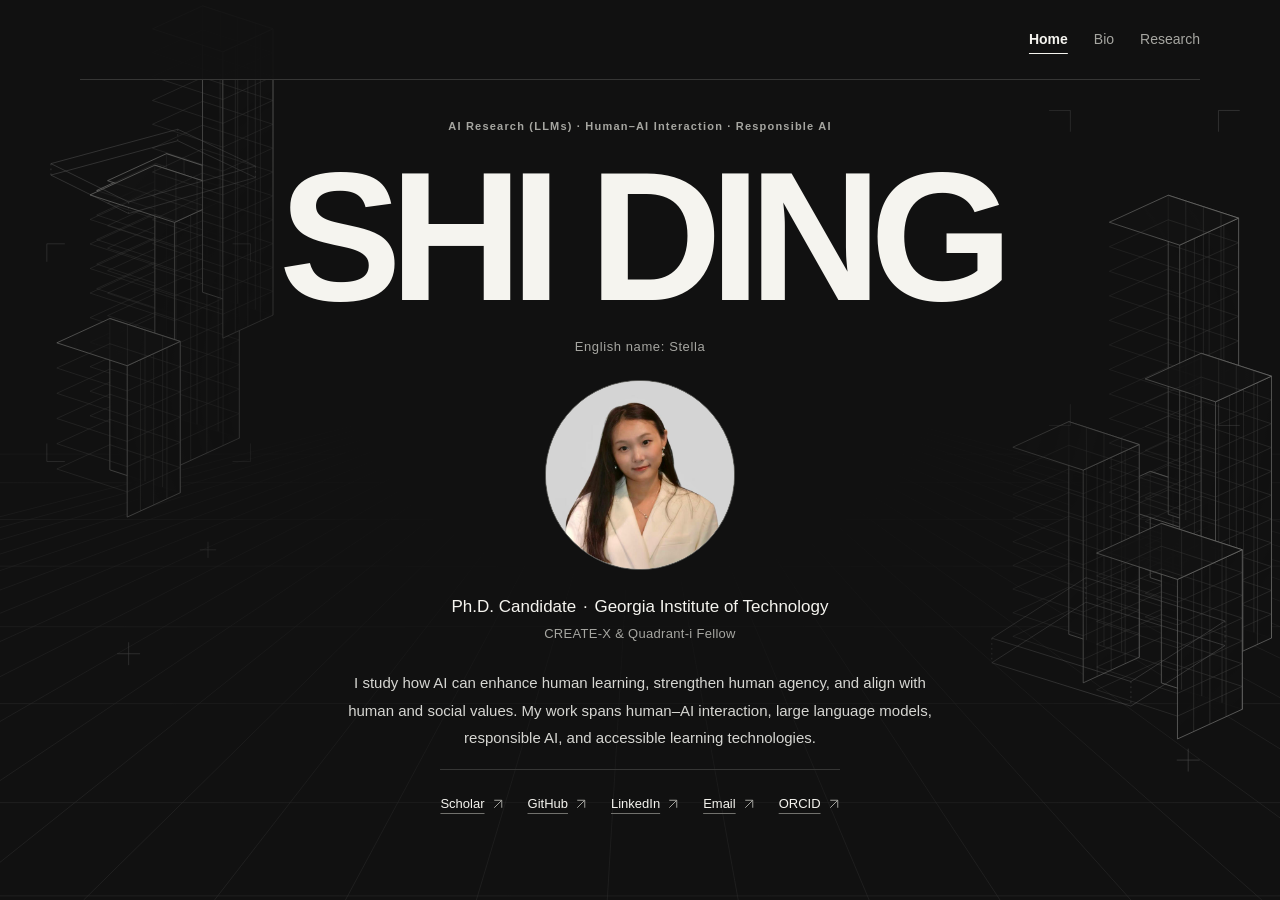
==== index.html @ 0f7e58b0 "Update research positioning and introduce a spatial wireframe city Use the selected AI Research (LLM" ====
<!DOCTYPE html>
<html lang="en">
  <head>
    <meta charset="UTF-8">
    <meta name="viewport" content="width=device-width, initial-scale=1.0">
    <meta name="color-scheme" content="dark light">
    <title>Shi Ding | Human-centered AI Researcher</title>
    <meta name="description" content="Shi Ding (Stella) is a Ph.D. Candidate at Georgia Tech and a CREATE-X & Quadrant-i Fellow researching human-centered AI, human agency, and accessible learning.">
    <link rel="stylesheet" href="styles.css?v=20261123c">
  </head>
  <body class="home">
    <div class="architectural-scene" aria-hidden="true"></div>
    <a class="skip-link" href="#main">Skip to content</a>
    <header class="site-header">
      <nav class="site-nav" aria-label="Main navigation">
        <a href="index.html" aria-current="page">Home</a>
        <a href="bio.html">Bio</a>
        <a href="research.html">Research</a>
      </nav>
    </header>
    <main class="page cover-page" id="main">
      <section class="cover" aria-labelledby="intro-title">
        <div class="cover-heading">
          <p class="eyebrow">AI Research (LLMs) · Human–AI Interaction · Responsible AI</p>
          <h1 class="cover-title" id="intro-title">SHI DING</h1>
          <p class="cover-alias">English name: Stella</p>
        </div>
        <figure class="cover-portrait">
          <img src="profile.jpg" alt="Portrait of Shi Ding" width="1194" height="1178" fetchpriority="high">
        </figure>
        <div class="cover-identity">
          <p class="cover-role"><span>Ph.D. Candidate</span> <span class="role-separator" aria-hidden="true">·</span> <a href="https://www.gatech.edu/" target="_blank" rel="noopener noreferrer">Georgia Institute of Technology</a></p>
          <p class="cover-fellowship">CREATE-X &amp; Quadrant-i Fellow</p>
        </div>
        <p class="cover-description">I study how AI can enhance human learning, strengthen human agency, and align with human and social values. My work spans human–AI interaction, large language models, responsible AI, and accessible learning technologies.</p>
        <nav class="social-links" aria-label="Academic profiles and contact">
          <a href="https://scholar.google.com/citations?user=aUtxc2gAAAAJ&amp;hl=en&amp;oi=ao" target="_blank" rel="noopener noreferrer">Scholar<svg class="link-arrow" aria-hidden="true" focusable="false" viewBox="0 0 16 16" width="12" height="12"><path d="M3 13 13 3M3 3h10v10" fill="none" stroke="currentColor" stroke-width="1.3"/></svg></a>
          <a href="https://github.com/stellashiding" target="_blank" rel="noopener noreferrer">GitHub<svg class="link-arrow" aria-hidden="true" focusable="false" viewBox="0 0 16 16" width="12" height="12"><path d="M3 13 13 3M3 3h10v10" fill="none" stroke="currentColor" stroke-width="1.3"/></svg></a>
          <a href="https://www.linkedin.com/in/shiding/" target="_blank" rel="noopener noreferrer">LinkedIn<svg class="link-arrow" aria-hidden="true" focusable="false" viewBox="0 0 16 16" width="12" height="12"><path d="M3 13 13 3M3 3h10v10" fill="none" stroke="currentColor" stroke-width="1.3"/></svg></a>
          <a href="mailto:sding84@gatech.edu">Email<svg class="link-arrow" aria-hidden="true" focusable="false" viewBox="0 0 16 16" width="12" height="12"><path d="M3 13 13 3M3 3h10v10" fill="none" stroke="currentColor" stroke-width="1.3"/></svg></a>
          <a href="https://orcid.org/0009-0005-1509-1966" target="_blank" rel="noopener noreferrer">ORCID<svg class="link-arrow" aria-hidden="true" focusable="false" viewBox="0 0 16 16" width="12" height="12"><path d="M3 13 13 3M3 3h10v10" fill="none" stroke="currentColor" stroke-width="1.3"/></svg></a>
        </nav>
      </section>
    </main>
  </body>
</html>
---- styles.css ----
:root {
  --background: #fafaf8;
  --text: #303030;
  --heading: #181818;
  --muted: #666666;
  --blue: #242424;
  --line: #dededb;
  --gold: #454545;
  --width: 960px;
}

* { box-sizing: border-box; }
html { scroll-behavior: smooth; }
body {
  margin: 0;
  background: var(--background);
  color: var(--text);
  font-family: -apple-system, BlinkMacSystemFont, "Segoe UI", Arial, sans-serif;
  -webkit-font-smoothing: antialiased;
  line-height: 1.75;
}
a { color: var(--blue); text-decoration: none; text-underline-offset: 4px; overflow-wrap: anywhere; }
a:hover { text-decoration: underline; }
a:focus-visible, summary:focus-visible { outline: 2px solid var(--blue); outline-offset: 5px; border-radius: 2px; }
img { display: block; max-width: 100%; }
strong { font-weight: 650; }
p { margin: 0 0 18px; }
.site-header, .page, .site-footer { width: min(var(--width), calc(100% - 64px)); margin-inline: auto; }
.site-header { display: flex; align-items: center; justify-content: space-between; gap: 24px; min-height: 94px; border-bottom: 1px solid var(--line); }
.site-name { color: var(--heading); font-size: 16px; font-weight: 650; letter-spacing: -0.25px; }
.site-nav { display: flex; flex-wrap: wrap; align-items: center; gap: 26px; }
.site-nav a { color: var(--muted); font-size: 13px; }
.site-nav a[aria-current="page"] { color: var(--heading); font-weight: 650; text-decoration: underline; text-decoration-color: var(--blue); text-underline-offset: 9px; }
.skip-link { position: absolute; left: 20px; top: -80px; z-index: 10; padding: 8px 15px; background: white; }
.skip-link:focus { top: 12px; }
.eyebrow { margin: 0 0 15px; color: var(--muted); font-size: 11px; font-weight: 600; letter-spacing: 1.25px; text-transform: uppercase; }

/* Research */
.page-intro { padding: 62px 0 35px; }
.page-intro h1 { max-width: 800px; margin: 0 0 18px; color: var(--heading); font-size: clamp(32px, 4vw, 43px); font-weight: 600; letter-spacing: -1.1px; line-height: 1.2; }
.page-intro > p:last-child { max-width: 640px; margin-bottom: 0; color: var(--muted); font-size: 16px; }
.projects-grid { display: grid; grid-template-columns: minmax(0, 1fr); }
.project-card { min-width: 0; padding: 46px 0; border-top: 1px solid var(--line); scroll-margin-top: 28px; }
.project-card.text-only { grid-template-columns: minmax(0, 1fr); }
.project-image { width: 100%; height: auto; aspect-ratio: 3 / 2; object-fit: contain; border: 1px solid var(--line); border-radius: 4px; background: #f1f1ee; }
.award-image { object-position: center top; }
.project-tags { display: flex; flex-wrap: wrap; gap: 6px 14px; margin-bottom: 13px; }
.project-tag { color: var(--muted); font-size: 9px; font-weight: 600; letter-spacing: 0.5px; text-transform: uppercase; }
.project-links { margin-top: 18px; font-size: 12px; font-weight: 600; }
.project-award { color: var(--gold); font-size: 12px; }
.related-publications { margin-top: 26px; padding-top: 20px; border-top: 1px solid var(--line); }
.related-publications h3 { margin: 0 0 17px; color: var(--muted); font-size: 10px; font-weight: 600; letter-spacing: 0.85px; text-transform: uppercase; }
.publications { margin: 0; padding: 0; list-style: none; }
.paper-card { margin: 0 0 25px; padding: 0; }
.paper-card:last-child { margin-bottom: 0; }
.paper-tags { display: flex; flex-wrap: wrap; gap: 7px; margin-bottom: 8px; }
.venue-tag, .award-tag { padding: 2px 7px; border-radius: 2px; font-size: 10px; font-weight: 600; letter-spacing: 0.3px; line-height: 1.7; text-transform: uppercase; }
.venue-tag { background: #eeeeeb; color: #444444; }
.award-tag { background: #e9e9e5; color: var(--gold); }
.paper-title { color: var(--heading); font-size: 16px; font-weight: 600; line-height: 1.65; }
.paper-title a { color: inherit; }
.paper-title a:hover { color: var(--blue); }
.paper-meta { margin-top: 7px; color: var(--muted); font-size: 13px; line-height: 1.8; }
.paper-meta strong { color: #505050; }
.award-line { margin-top: 8px; color: var(--gold); font-size: 11px; font-weight: 600; }
.manuscript .paper-title { font-size: 13px; font-weight: 500; }
.review-status { color: var(--muted); font-weight: 600; }
.site-footer { display: flex; flex-wrap: wrap; align-items: center; justify-content: space-between; gap: 14px; margin-top: 64px; padding-block: 24px 38px; border-top: 1px solid var(--line); color: var(--muted); font-size: 11px; }
.footer-links { display: flex; gap: 20px; }

/* Narrow screens */
@media (max-width: 720px) {
  .site-header, .page, .site-footer { width: calc(100% - 40px); }
  .site-header { gap: 18px; min-height: 80px; }
  .site-nav { gap: 16px; }
  .site-nav a { font-size: 12px; }
  .project-overview { grid-template-columns: minmax(0, 0.4fr) minmax(0, 0.6fr); gap: 26px; }
  .page-intro { padding-top: 44px; }
}
@media (max-width: 540px) {
  .site-header { align-items: flex-start; flex-direction: column; justify-content: center; gap: 10px; padding-block: 20px; }
  .site-nav { gap: 24px; }
  .project-card { padding-block: 34px; }
  .project-overview { grid-template-columns: minmax(0, 1fr); gap: 24px; }
  .project-image { max-width: 380px; }
  .project-heading h2 { font-size: 23px; }
  .paper-title { font-size: 15px; }
  .paper-meta { font-size: 12px; }
  .site-footer { margin-top: 44px; }
}
@media (prefers-reduced-motion: reduce) {
  *, *::before, *::after { scroll-behavior: auto !important; transition: none !important; }
}


/* Research: full-width headings and publications beneath the project overview. */
.project-jump { display: flex; flex-wrap: wrap; gap: 12px 28px; margin-top: 30px; }
.project-jump a { display: inline-flex; align-items: baseline; gap: 9px; color: var(--blue); font-size: 12px; }
.project-jump span { color: var(--muted); font-size: 10px; font-variant-numeric: tabular-nums; }
.project-heading { display: flex; align-items: flex-start; gap: 18px; margin-bottom: 26px; }
.project-number { padding-top: 3px; color: var(--muted); font-size: 11px; font-variant-numeric: tabular-nums; line-height: 1.6; }
.project-heading h2 { margin: 0; color: var(--heading); font-size: 28px; font-weight: 600; letter-spacing: -0.65px; line-height: 1.35; }
.project-heading .project-tags { margin-bottom: 7px; }
.project-overview { display: grid; grid-template-columns: minmax(0, 0.4fr) minmax(0, 0.6fr); align-items: center; gap: 40px; }
.project-description { min-width: 0; }
.project-description p { color: #505050; font-size: 15px; line-height: 1.85; }
.project-description p:last-child { margin-bottom: 0; }
.project-card > .related-publications { margin-top: 30px; padding-top: 24px; }
.project-card > .manuscript { margin-top: 26px; }
@media (max-width: 720px) {
  .project-overview { gap: 26px; }
  .project-heading h2 { font-size: 26px; }
}
@media (max-width: 540px) {
  .project-overview { grid-template-columns: minmax(0, 1fr); gap: 24px; }
  .project-heading { gap: 13px; margin-bottom: 22px; }
  .project-heading h2 { font-size: 23px; }
  .project-jump { flex-direction: column; align-items: flex-start; gap: 8px; }
  .project-description p { font-size: 14px; }
}

/* Monochrome identity and persistent, shared navigation. */
html { scroll-padding-top: 104px; }
body { color-scheme: light; }
.site-header {
  position: sticky; top: 0; z-index: 20; min-height: 80px;
  background: var(--background);
}
.site-name { font-size: 17px; letter-spacing: -0.6px; }
.name-dot { margin-left: 1px; }
.site-nav a {
  display: inline-flex; align-items: center; min-height: 44px;
  font-size: 14px; text-decoration-thickness: 1px;
}
.site-nav a:hover { color: var(--heading); }
a:focus-visible { outline: 2px solid currentColor; outline-offset: 5px; }
::selection { color: var(--background); background: var(--heading); }

/* Homepage: a centered typographic cover. */
body.home {
  --background: #111111; --heading: #f5f4ef; --text: #d6d6d2;
  --muted: #a6a6a1; --blue: #f5f4ef; --line: #363635;
  min-height: 100svh; color-scheme: dark; background: var(--background);
}
.home .site-header, .cover-page { width: min(1120px, calc(100% - 80px)); }
.home .skip-link { background: var(--background); }
.cover { padding: 36px 0 28px; text-align: center; }
.cover-heading { position: relative; }
.cover .eyebrow { font-size: 10px; letter-spacing: 2.4px; margin-bottom: 12px; }
.cover-title {
  color: var(--heading); font-size: clamp(72px, 15.4vw, 184px);
  font-weight: 650; line-height: 0.95; letter-spacing: -0.065em;
  margin: 0; white-space: nowrap;
}
.cover-alias { color: var(--muted); font-size: 13px; margin: 12px 0 22px; letter-spacing: 2px; }
.cover-portrait {
  width: 190px; aspect-ratio: 4 / 5; margin: 0 auto 22px;
  border: 1px solid #484847; background: #d3d3d3;
}
.cover-portrait img {
  width: 100%; height: 100%; object-fit: cover; object-position: center 35%;
  display: block;
}
.cover-role { margin: 0 0 1px; color: var(--heading); font-size: 17px; font-weight: 500; }
.cover-role a { color: inherit; }
.cover-fellowship { margin: 0; color: var(--muted); font-size: 13px; letter-spacing: 0.3px; }
.cover-description {
  max-width: 620px; margin: 23px auto 17px;
  color: var(--text); font-size: 15px; line-height: 1.85;
}
.social-links {
  display: flex; align-items: center; justify-content: center; flex-wrap: wrap;
  gap: 2px 24px; width: fit-content; max-width: 100%;
  margin: 0 auto; padding: 12px 0 10px; border-top: 1px solid var(--line);
}
.social-links a {
  display: inline-flex; align-items: center; gap: 7px; min-height: 44px;
  color: var(--heading); font-size: 13px; text-decoration: underline;
  text-decoration-color: #71716d; text-underline-offset: 5px;
}
.social-links a span { font-size: 12px; color: var(--muted); }
.social-links a:hover { text-decoration-color: var(--heading); }
.cover-lab { margin: 12px 0 0; color: var(--muted); font-size: 11px; letter-spacing: 0.2px; }
.cover-lab a { color: inherit; }
.cover-lab a:hover, .cover-role a:hover { text-decoration: underline; }

/* Biography: generous reading measure and a clear full-page introduction. */
.bio-page .page { max-width: 960px; padding-bottom: 64px; }
.bio-intro { padding: 64px 0 32px; border-bottom: 1px solid var(--line); margin-bottom: 36px; }
.bio-intro h1 {
  color: var(--heading); font-size: clamp(40px, 6.5vw, 72px);
  font-weight: 550; line-height: 1.08; letter-spacing: -0.05em; margin: 0 0 24px;
}
.bio-intro > p:last-child { margin: 0; font-size: 16px; font-weight: 600; }
.bio-intro > p:last-child span { color: var(--muted); font-weight: 400; }
.bio-content { max-width: 720px; margin: 0; }
.bio-content p { margin-bottom: 24px; font-size: 16px; line-height: 1.9; }
.bio-content a, .bio-contact a, .project-description a, .paper-meta a {
  text-decoration: underline; text-decoration-color: #999995;
}
.bio-contact { border-top: 1px solid var(--line); padding-top: 24px; margin: 38px 0 0; font-size: 15px; }

@media (max-width: 720px) {
  .home .site-header, .cover-page { width: calc(100% - 40px); }
  .cover { padding-top: 32px; }
  .cover-portrait { width: 174px; }
}
@media (max-width: 540px) {
  .site-header { flex-direction: row; align-items: center; justify-content: space-between; min-height: 72px; padding-block: 10px; gap: 12px; }
  .site-nav { gap: 18px; flex-wrap: nowrap; }
  .site-nav a { font-size: 13px; }
  .site-name { font-size: 16px; white-space: nowrap; }
  .cover { padding-top: 36px; }
  .cover .eyebrow { font-size: 9px; letter-spacing: 1.3px; margin-bottom: 17px; }
  .cover-title { font-size: clamp(60px, 17.5vw, 94px); }
  .cover-alias { margin: 12px 0 22px; font-size: 12px; }
  .cover-portrait { width: 166px; margin-bottom: 22px; }
  .cover-role { font-size: 15px; }
  .cover-fellowship { font-size: 12px; }
  .cover-description { font-size: 14px; margin-top: 22px; line-height: 1.85; }
  .social-links { gap: 0 18px; }
  .social-links a { font-size: 12px; }
  .cover-lab { font-size: 10px; margin-top: 10px; }
  .bio-intro { padding-top: 44px; }
  .bio-content p { font-size: 15px; }
}
@media (max-width: 359px) {
  .site-header, .page, .home .site-header, .cover-page { width: calc(100% - 32px); }
  .site-nav { gap: 12px; }
}

.link-arrow { display: inline-block; flex: 0 0 auto; vertical-align: middle; color: var(--muted); }
.bio-contact .link-arrow { margin-left: 6px; }

/* Static architectural depth; the central reading area stays clear. */
.site-header { justify-content: flex-end; }
.home { position: relative; isolation: isolate; }
.architectural-scene {
  position: absolute; inset: 0; z-index: -1; pointer-events: none;
  background: url("assets/spatial-wireframe-city.svg") center top / cover no-repeat;
  opacity: .76;
}
.home .site-header { background: transparent; }
.home .site-header::before {
  content: ""; position: absolute; z-index: -1;
  inset: 0 calc((min(1120px, 100vw - 80px) - 100vw) / 2);
  background: rgba(17, 17, 17, .95);
}
.cover-portrait {
  width: 190px; height: 190px; aspect-ratio: 1;
  overflow: hidden; border-radius: 50%; border: 1px solid #555551;
}
.cover-portrait img { object-position: center 22%; }
.cover-alias { letter-spacing: .6px; }
.bio-intro { padding-bottom: 32px; }
.bio-intro h1 { margin-bottom: 0; }
.bio-title .title-letter { display: inline-block; white-space: pre; }
.bio-motion .title-letter {
  animation: letter-in .18s ease-out both;
  animation-delay: calc(var(--letter-index) * 32ms);
}
.bio-motion .bio-content p { transition: opacity .35s ease-out, transform .35s ease-out; }
.bio-motion .bio-content p.reveal-pending { opacity: 0; transform: translateY(7px); }
@keyframes letter-in {
  from { opacity: 0; transform: translateY(3px); }
  to { opacity: 1; transform: translateY(0); }
}
@media (max-width: 720px) {
  .architectural-scene { opacity: .45; background-size: auto 1050px; }
  .cover-portrait { width: 174px; height: 174px; }
  .home .site-header::before { inset-inline: -20px; }
}
@media (max-width: 540px) {
  .site-header { justify-content: flex-end; }
  .cover-portrait { width: 166px; height: 166px; }
  .architectural-scene { opacity: .3; background-size: auto 950px; }
}
@media (prefers-reduced-motion: reduce) {
  .bio-motion .title-letter { animation: none; }
  .bio-motion .bio-content p.reveal-pending { opacity: 1; transform: none; }
}

/* Full research positioning and affiliation, balanced across viewport widths. */
.cover .eyebrow {
  max-width: 760px; margin-inline: auto; font-size: 11px;
  letter-spacing: 1.2px; text-transform: none; line-height: 1.9;
  text-wrap: balance;
}
.role-separator { padding-inline: 2px; }
@media (max-width: 540px) {
  .cover .eyebrow { max-width: 330px; font-size: 10px; letter-spacing: .5px; }
  .cover-role a { display: block; }
  .cover-role .role-separator { display: none; }
}
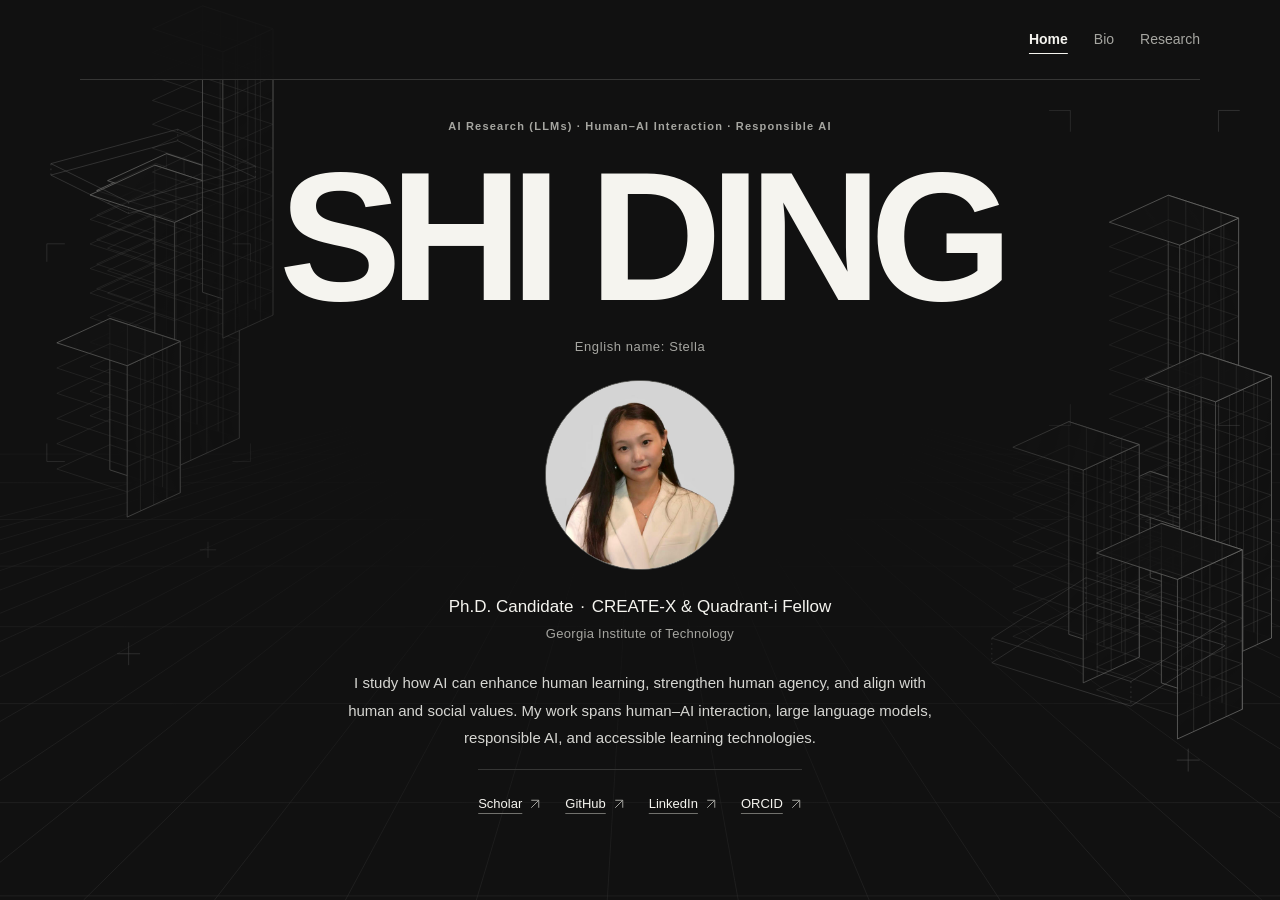
==== commit f793ce43: "Group homepage roles above university and remove email link Place Ph.D. Candidate and CREATE-X & Qua" ====
--- a/index.html
+++ b/index.html
@@ -6,7 +6,7 @@
     <meta name="color-scheme" content="dark light">
     <title>Shi Ding | Human-centered AI Researcher</title>
     <meta name="description" content="Shi Ding (Stella) is a Ph.D. Candidate at Georgia Tech and a CREATE-X & Quadrant-i Fellow researching human-centered AI, human agency, and accessible learning.">
-    <link rel="stylesheet" href="styles.css?v=20261123c">
+    <link rel="stylesheet" href="styles.css?v=20261123d">
   </head>
   <body class="home">
     <div class="architectural-scene" aria-hidden="true"></div>
@@ -29,15 +29,14 @@
           <img src="profile.jpg" alt="Portrait of Shi Ding" width="1194" height="1178" fetchpriority="high">
         </figure>
         <div class="cover-identity">
-          <p class="cover-role"><span>Ph.D. Candidate</span> <span class="role-separator" aria-hidden="true">·</span> <a href="https://www.gatech.edu/" target="_blank" rel="noopener noreferrer">Georgia Institute of Technology</a></p>
-          <p class="cover-fellowship">CREATE-X &amp; Quadrant-i Fellow</p>
+          <p class="cover-role"><span>Ph.D. Candidate</span> <span class="role-separator" aria-hidden="true">·</span> <span class="role-fellowship">CREATE-X &amp; Quadrant-i Fellow</span></p>
+          <p class="cover-affiliation"><a href="https://www.gatech.edu/" target="_blank" rel="noopener noreferrer">Georgia Institute of Technology</a></p>
         </div>
         <p class="cover-description">I study how AI can enhance human learning, strengthen human agency, and align with human and social values. My work spans human–AI interaction, large language models, responsible AI, and accessible learning technologies.</p>
         <nav class="social-links" aria-label="Academic profiles and contact">
           <a href="https://scholar.google.com/citations?user=aUtxc2gAAAAJ&amp;hl=en&amp;oi=ao" target="_blank" rel="noopener noreferrer">Scholar<svg class="link-arrow" aria-hidden="true" focusable="false" viewBox="0 0 16 16" width="12" height="12"><path d="M3 13 13 3M3 3h10v10" fill="none" stroke="currentColor" stroke-width="1.3"/></svg></a>
           <a href="https://github.com/stellashiding" target="_blank" rel="noopener noreferrer">GitHub<svg class="link-arrow" aria-hidden="true" focusable="false" viewBox="0 0 16 16" width="12" height="12"><path d="M3 13 13 3M3 3h10v10" fill="none" stroke="currentColor" stroke-width="1.3"/></svg></a>
           <a href="https://www.linkedin.com/in/shiding/" target="_blank" rel="noopener noreferrer">LinkedIn<svg class="link-arrow" aria-hidden="true" focusable="false" viewBox="0 0 16 16" width="12" height="12"><path d="M3 13 13 3M3 3h10v10" fill="none" stroke="currentColor" stroke-width="1.3"/></svg></a>
-          <a href="mailto:sding84@gatech.edu">Email<svg class="link-arrow" aria-hidden="true" focusable="false" viewBox="0 0 16 16" width="12" height="12"><path d="M3 13 13 3M3 3h10v10" fill="none" stroke="currentColor" stroke-width="1.3"/></svg></a>
           <a href="https://orcid.org/0009-0005-1509-1966" target="_blank" rel="noopener noreferrer">ORCID<svg class="link-arrow" aria-hidden="true" focusable="false" viewBox="0 0 16 16" width="12" height="12"><path d="M3 13 13 3M3 3h10v10" fill="none" stroke="currentColor" stroke-width="1.3"/></svg></a>
         </nav>
       </section>
--- a/styles.css
+++ b/styles.css
@@ -163,7 +163,7 @@
 }
 .cover-role { margin: 0 0 1px; color: var(--heading); font-size: 17px; font-weight: 500; }
 .cover-role a { color: inherit; }
-.cover-fellowship { margin: 0; color: var(--muted); font-size: 13px; letter-spacing: 0.3px; }
+.cover-affiliation { margin: 0; color: var(--muted); font-size: 13px; letter-spacing: 0.3px; }
 .cover-description {
   max-width: 620px; margin: 23px auto 17px;
   color: var(--text); font-size: 15px; line-height: 1.85;
@@ -216,7 +216,7 @@
   .cover-alias { margin: 12px 0 22px; font-size: 12px; }
   .cover-portrait { width: 166px; margin-bottom: 22px; }
   .cover-role { font-size: 15px; }
-  .cover-fellowship { font-size: 12px; }
+  .cover-affiliation { font-size: 12px; }
   .cover-description { font-size: 14px; margin-top: 22px; line-height: 1.85; }
   .social-links { gap: 0 18px; }
   .social-links a { font-size: 12px; }
@@ -289,6 +289,8 @@
 .role-separator { padding-inline: 2px; }
 @media (max-width: 540px) {
   .cover .eyebrow { max-width: 330px; font-size: 10px; letter-spacing: .5px; }
-  .cover-role a { display: block; }
+  .cover-role .role-fellowship { display: block; }
   .cover-role .role-separator { display: none; }
 }
+
+.cover-affiliation a { color: inherit; }
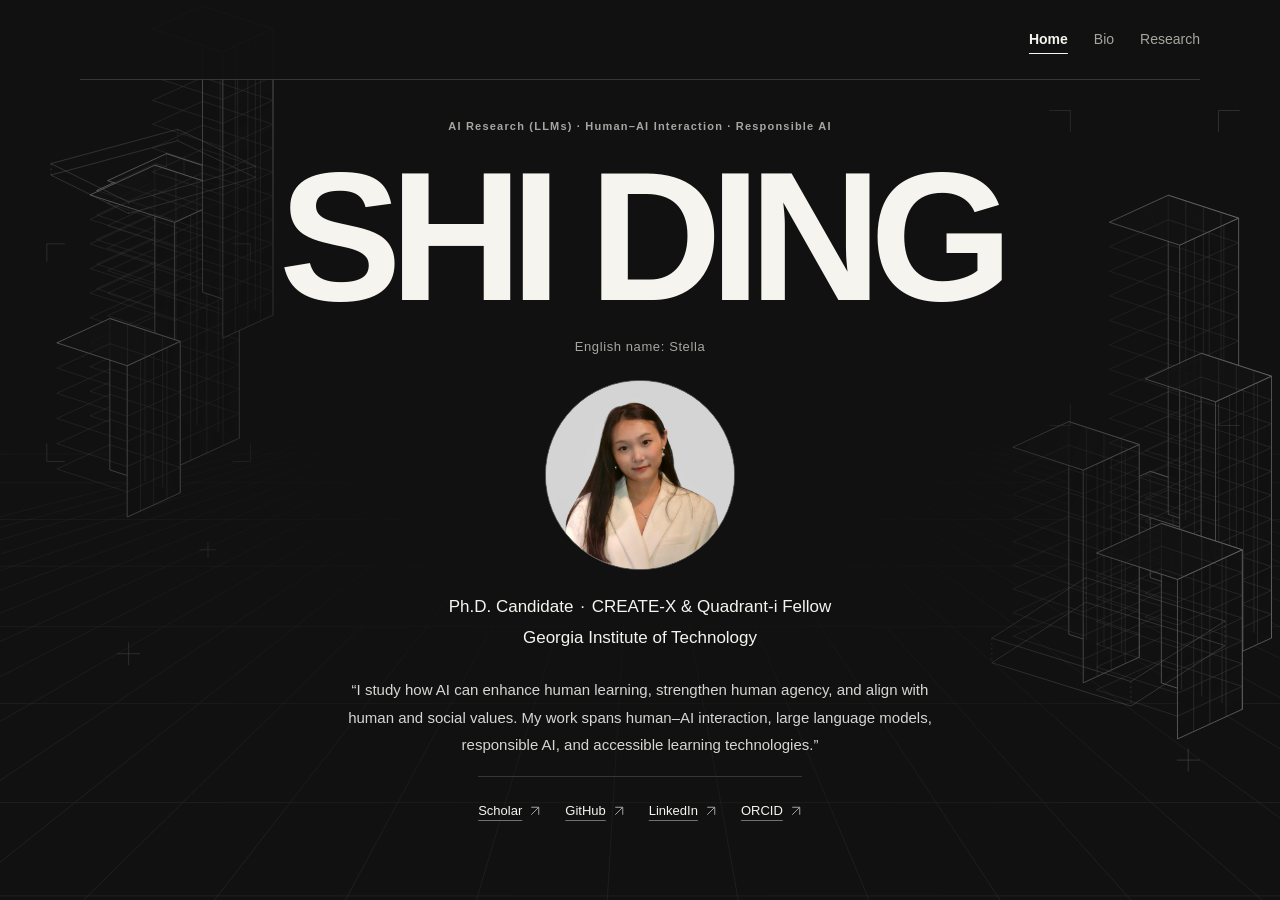
==== commit ea8e06d5: "Unify homepage identity typography and quote research statement Match university text to the role li" ====
--- a/index.html
+++ b/index.html
@@ -6,7 +6,7 @@
     <meta name="color-scheme" content="dark light">
     <title>Shi Ding | Human-centered AI Researcher</title>
     <meta name="description" content="Shi Ding (Stella) is a Ph.D. Candidate at Georgia Tech and a CREATE-X & Quadrant-i Fellow researching human-centered AI, human agency, and accessible learning.">
-    <link rel="stylesheet" href="styles.css?v=20261123d">
+    <link rel="stylesheet" href="styles.css?v=20261123e">
   </head>
   <body class="home">
     <div class="architectural-scene" aria-hidden="true"></div>
@@ -32,7 +32,7 @@
           <p class="cover-role"><span>Ph.D. Candidate</span> <span class="role-separator" aria-hidden="true">·</span> <span class="role-fellowship">CREATE-X &amp; Quadrant-i Fellow</span></p>
           <p class="cover-affiliation"><a href="https://www.gatech.edu/" target="_blank" rel="noopener noreferrer">Georgia Institute of Technology</a></p>
         </div>
-        <p class="cover-description">I study how AI can enhance human learning, strengthen human agency, and align with human and social values. My work spans human–AI interaction, large language models, responsible AI, and accessible learning technologies.</p>
+        <p class="cover-description">“I study how AI can enhance human learning, strengthen human agency, and align with human and social values. My work spans human–AI interaction, large language models, responsible AI, and accessible learning technologies.”</p>
         <nav class="social-links" aria-label="Academic profiles and contact">
           <a href="https://scholar.google.com/citations?user=aUtxc2gAAAAJ&amp;hl=en&amp;oi=ao" target="_blank" rel="noopener noreferrer">Scholar<svg class="link-arrow" aria-hidden="true" focusable="false" viewBox="0 0 16 16" width="12" height="12"><path d="M3 13 13 3M3 3h10v10" fill="none" stroke="currentColor" stroke-width="1.3"/></svg></a>
           <a href="https://github.com/stellashiding" target="_blank" rel="noopener noreferrer">GitHub<svg class="link-arrow" aria-hidden="true" focusable="false" viewBox="0 0 16 16" width="12" height="12"><path d="M3 13 13 3M3 3h10v10" fill="none" stroke="currentColor" stroke-width="1.3"/></svg></a>
--- a/styles.css
+++ b/styles.css
@@ -163,7 +163,7 @@
 }
 .cover-role { margin: 0 0 1px; color: var(--heading); font-size: 17px; font-weight: 500; }
 .cover-role a { color: inherit; }
-.cover-affiliation { margin: 0; color: var(--muted); font-size: 13px; letter-spacing: 0.3px; }
+.cover-affiliation { margin: 0; color: var(--heading); font-size: 17px; font-weight: 500; }
 .cover-description {
   max-width: 620px; margin: 23px auto 17px;
   color: var(--text); font-size: 15px; line-height: 1.85;
@@ -216,7 +216,7 @@
   .cover-alias { margin: 12px 0 22px; font-size: 12px; }
   .cover-portrait { width: 166px; margin-bottom: 22px; }
   .cover-role { font-size: 15px; }
-  .cover-affiliation { font-size: 12px; }
+  .cover-affiliation { font-size: 15px; }
   .cover-description { font-size: 14px; margin-top: 22px; line-height: 1.85; }
   .social-links { gap: 0 18px; }
   .social-links a { font-size: 12px; }
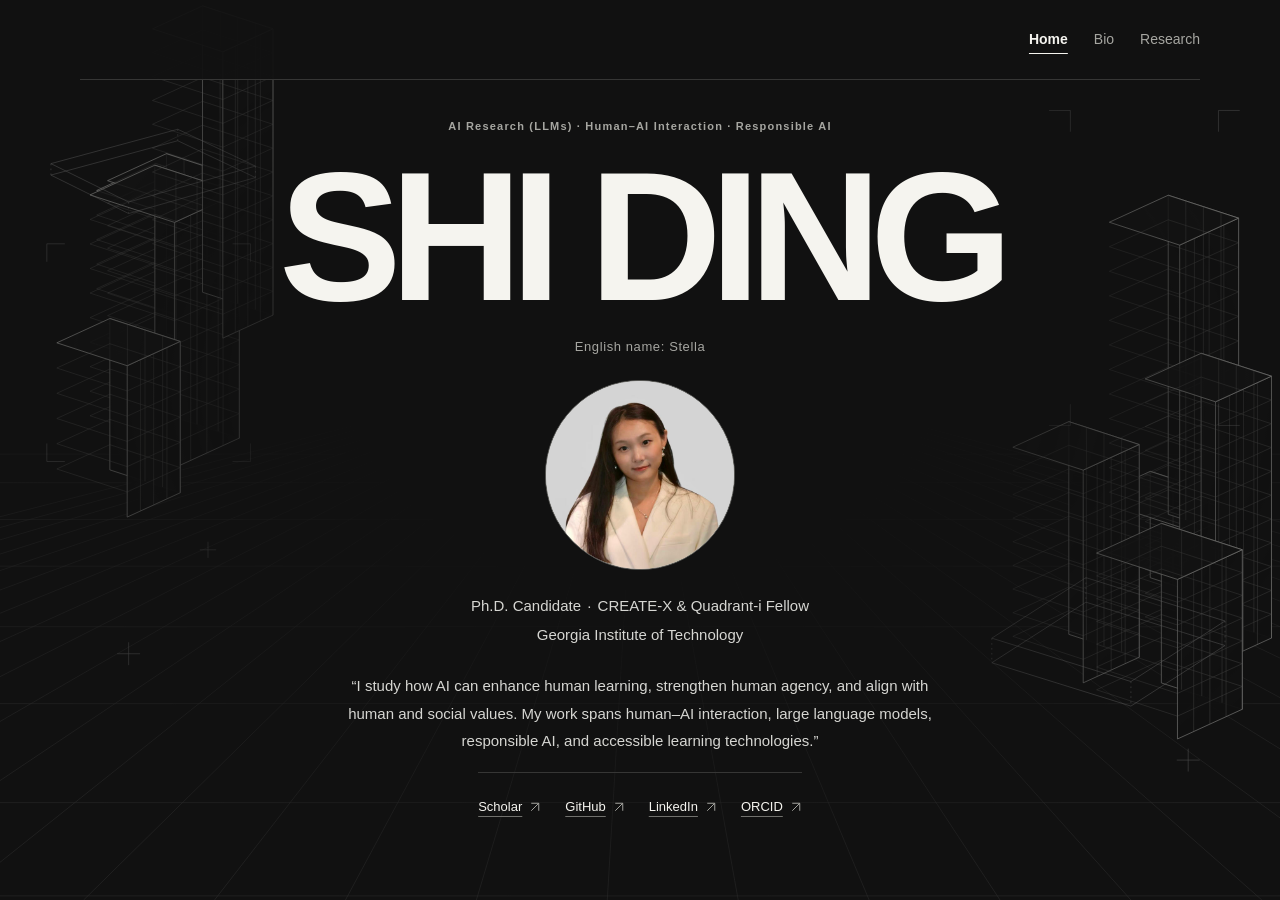
==== commit 743dea12: "Match homepage identity text to research statement typography Use the statement's 15px desktop and 1" ====
--- a/index.html
+++ b/index.html
@@ -6,7 +6,7 @@
     <meta name="color-scheme" content="dark light">
     <title>Shi Ding | Human-centered AI Researcher</title>
     <meta name="description" content="Shi Ding (Stella) is a Ph.D. Candidate at Georgia Tech and a CREATE-X & Quadrant-i Fellow researching human-centered AI, human agency, and accessible learning.">
-    <link rel="stylesheet" href="styles.css?v=20261123e">
+    <link rel="stylesheet" href="styles.css?v=20261123f">
   </head>
   <body class="home">
     <div class="architectural-scene" aria-hidden="true"></div>
--- a/styles.css
+++ b/styles.css
@@ -161,9 +161,9 @@
   width: 100%; height: 100%; object-fit: cover; object-position: center 35%;
   display: block;
 }
-.cover-role { margin: 0 0 1px; color: var(--heading); font-size: 17px; font-weight: 500; }
+.cover-role { margin: 0 0 1px; color: var(--text); font-size: 15px; font-weight: 400; line-height: 1.85; }
 .cover-role a { color: inherit; }
-.cover-affiliation { margin: 0; color: var(--heading); font-size: 17px; font-weight: 500; }
+.cover-affiliation { margin: 0; color: var(--text); font-size: 15px; font-weight: 400; line-height: 1.85; }
 .cover-description {
   max-width: 620px; margin: 23px auto 17px;
   color: var(--text); font-size: 15px; line-height: 1.85;
@@ -215,8 +215,8 @@
   .cover-title { font-size: clamp(60px, 17.5vw, 94px); }
   .cover-alias { margin: 12px 0 22px; font-size: 12px; }
   .cover-portrait { width: 166px; margin-bottom: 22px; }
-  .cover-role { font-size: 15px; }
-  .cover-affiliation { font-size: 15px; }
+  .cover-role { font-size: 14px; }
+  .cover-affiliation { font-size: 14px; }
   .cover-description { font-size: 14px; margin-top: 22px; line-height: 1.85; }
   .social-links { gap: 0 18px; }
   .social-links a { font-size: 12px; }
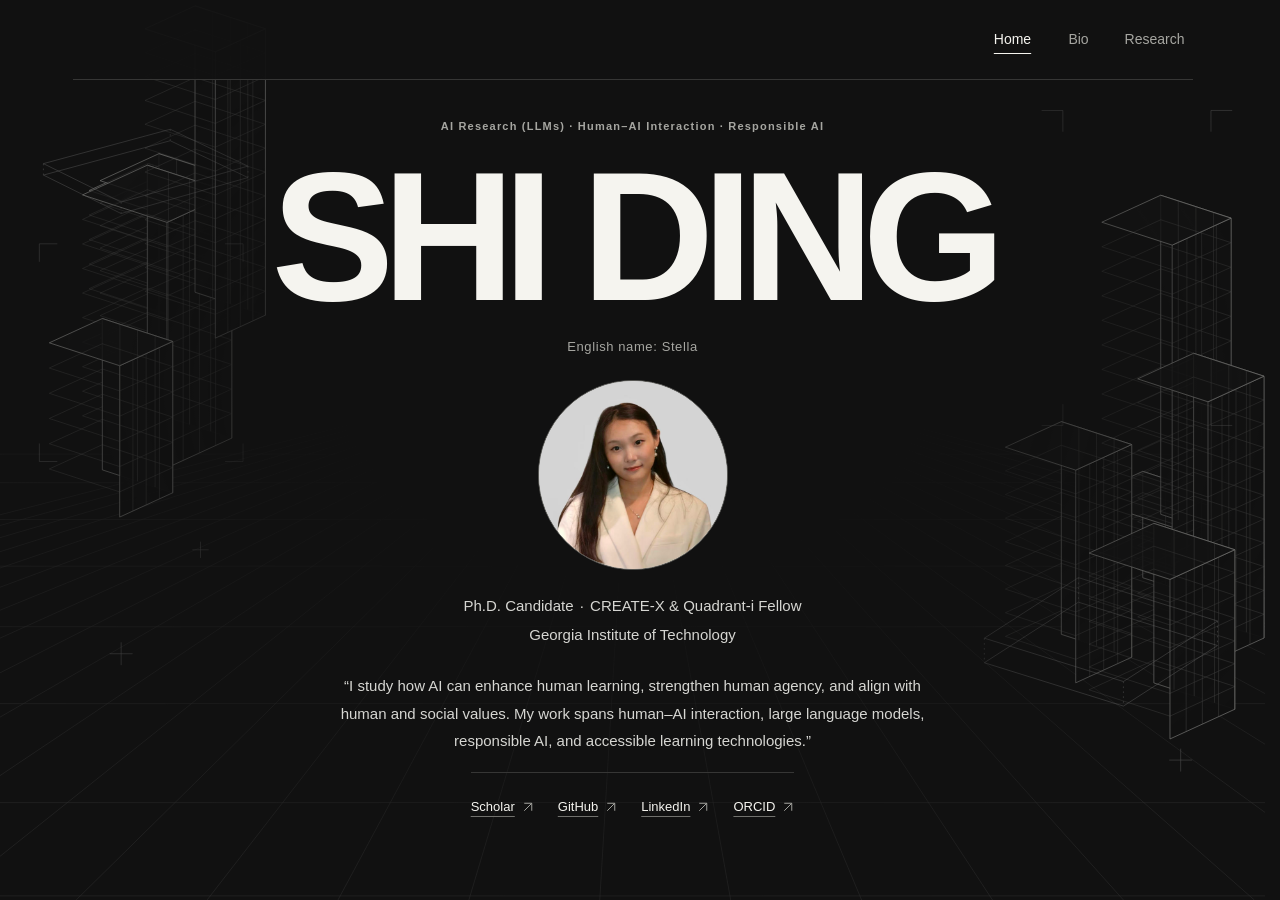
==== commit bd9950df: "Keep navigation aligned when switching portfolio pages Use the same header width and height on all t" ====
--- a/index.html
+++ b/index.html
@@ -6,7 +6,7 @@
     <meta name="color-scheme" content="dark light">
     <title>Shi Ding | Human-centered AI Researcher</title>
     <meta name="description" content="Shi Ding (Stella) is a Ph.D. Candidate at Georgia Tech and a CREATE-X & Quadrant-i Fellow researching human-centered AI, human agency, and accessible learning.">
-    <link rel="stylesheet" href="styles.css?v=20261123f">
+    <link rel="stylesheet" href="styles.css?v=20261123g">
   </head>
   <body class="home">
     <div class="architectural-scene" aria-hidden="true"></div>
--- a/styles.css
+++ b/styles.css
@@ -294,3 +294,29 @@
 }
 
 .cover-affiliation a { color: inherit; }
+
+/* Keep navigation geometry identical across Home, Bio, and Research. */
+html { scrollbar-gutter: stable; }
+.site-header, .home .site-header {
+  width: min(1120px, calc(100% - 80px));
+  min-height: 80px; padding-block: 0;
+  flex-direction: row; align-items: center; justify-content: flex-end;
+}
+.site-nav {
+  display: grid; grid-template-columns: 56px 40px 76px;
+  column-gap: 18px; row-gap: 0;
+}
+.site-nav a, .site-nav a[aria-current="page"] {
+  justify-content: center; font-size: 14px; font-weight: 500;
+}
+@media (max-width: 720px) {
+  .site-header, .home .site-header { width: calc(100% - 40px); }
+}
+@media (max-width: 540px) {
+  .site-header, .home .site-header { min-height: 72px; padding-block: 0; }
+  .site-nav { column-gap: 12px; }
+  .site-nav a, .site-nav a[aria-current="page"] { font-size: 13px; }
+}
+@media (max-width: 359px) {
+  .site-header, .home .site-header { width: calc(100% - 32px); }
+}
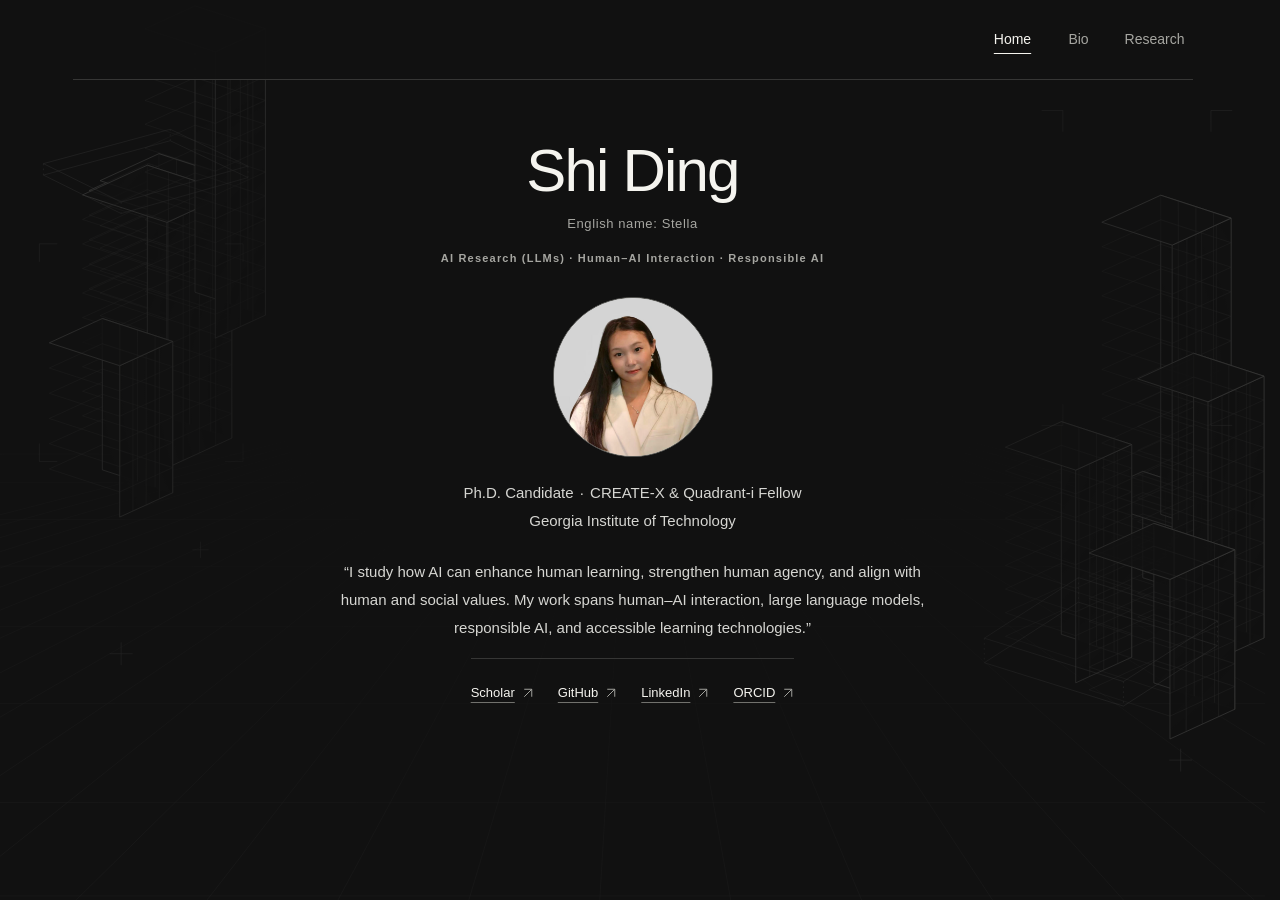
==== commit ca1ba96f: "Reduce homepage name scale for a restrained researcher profile Use Shi Ding at 60px on desktop and 4" ====
--- a/index.html
+++ b/index.html
@@ -6,7 +6,7 @@
     <meta name="color-scheme" content="dark light">
     <title>Shi Ding | Human-centered AI Researcher</title>
     <meta name="description" content="Shi Ding (Stella) is a Ph.D. Candidate at Georgia Tech and a CREATE-X & Quadrant-i Fellow researching human-centered AI, human agency, and accessible learning.">
-    <link rel="stylesheet" href="styles.css?v=20261123g">
+    <link rel="stylesheet" href="styles.css?v=20261124-researcher">
   </head>
   <body class="home">
     <div class="architectural-scene" aria-hidden="true"></div>
@@ -21,9 +21,9 @@
     <main class="page cover-page" id="main">
       <section class="cover" aria-labelledby="intro-title">
         <div class="cover-heading">
+          <h1 class="cover-title" id="intro-title">Shi Ding</h1>
+          <p class="cover-alias">English name: Stella</p>
           <p class="eyebrow">AI Research (LLMs) · Human–AI Interaction · Responsible AI</p>
-          <h1 class="cover-title" id="intro-title">SHI DING</h1>
-          <p class="cover-alias">English name: Stella</p>
         </div>
         <figure class="cover-portrait">
           <img src="profile.jpg" alt="Portrait of Shi Ding" width="1194" height="1178" fetchpriority="high">
@@ -41,5 +41,8 @@
         </nav>
       </section>
     </main>
+    <!-- Cloudflare Web Analytics -->
+    <script type="module" src="https://static.cloudflareinsights.com/beacon.min.js" data-cf-beacon='{"token":"f10ad6cace624f6e9a9b7672affa27c0"}'></script>
+    <!-- End Cloudflare Web Analytics -->
   </body>
 </html>
--- a/styles.css
+++ b/styles.css
@@ -144,17 +144,17 @@
 }
 .home .site-header, .cover-page { width: min(1120px, calc(100% - 80px)); }
 .home .skip-link { background: var(--background); }
-.cover { padding: 36px 0 28px; text-align: center; }
+.cover { padding: 56px 0 48px; text-align: center; }
 .cover-heading { position: relative; }
 .cover .eyebrow { font-size: 10px; letter-spacing: 2.4px; margin-bottom: 12px; }
 .cover-title {
-  color: var(--heading); font-size: clamp(72px, 15.4vw, 184px);
-  font-weight: 650; line-height: 0.95; letter-spacing: -0.065em;
+  color: var(--heading); font-size: 60px;
+  font-weight: 500; line-height: 1.15; letter-spacing: -0.03em;
   margin: 0; white-space: nowrap;
 }
 .cover-alias { color: var(--muted); font-size: 13px; margin: 12px 0 22px; letter-spacing: 2px; }
 .cover-portrait {
-  width: 190px; aspect-ratio: 4 / 5; margin: 0 auto 22px;
+  width: 160px; aspect-ratio: 4 / 5; margin: 0 auto 22px;
   border: 1px solid #484847; background: #d3d3d3;
 }
 .cover-portrait img {
@@ -203,7 +203,7 @@
 @media (max-width: 720px) {
   .home .site-header, .cover-page { width: calc(100% - 40px); }
   .cover { padding-top: 32px; }
-  .cover-portrait { width: 174px; }
+  .cover-portrait { width: 160px; }
 }
 @media (max-width: 540px) {
   .site-header { flex-direction: row; align-items: center; justify-content: space-between; min-height: 72px; padding-block: 10px; gap: 12px; }
@@ -212,9 +212,9 @@
   .site-name { font-size: 16px; white-space: nowrap; }
   .cover { padding-top: 36px; }
   .cover .eyebrow { font-size: 9px; letter-spacing: 1.3px; margin-bottom: 17px; }
-  .cover-title { font-size: clamp(60px, 17.5vw, 94px); }
+  .cover-title { font-size: 40px; }
   .cover-alias { margin: 12px 0 22px; font-size: 12px; }
-  .cover-portrait { width: 166px; margin-bottom: 22px; }
+  .cover-portrait { width: 144px; margin-bottom: 22px; }
   .cover-role { font-size: 14px; }
   .cover-affiliation { font-size: 14px; }
   .cover-description { font-size: 14px; margin-top: 22px; line-height: 1.85; }
@@ -238,7 +238,7 @@
 .architectural-scene {
   position: absolute; inset: 0; z-index: -1; pointer-events: none;
   background: url("assets/spatial-wireframe-city.svg") center top / cover no-repeat;
-  opacity: .76;
+  opacity: .32;
 }
 .home .site-header { background: transparent; }
 .home .site-header::before {
@@ -247,7 +247,7 @@
   background: rgba(17, 17, 17, .95);
 }
 .cover-portrait {
-  width: 190px; height: 190px; aspect-ratio: 1;
+  width: 160px; height: 160px; aspect-ratio: 1;
   overflow: hidden; border-radius: 50%; border: 1px solid #555551;
 }
 .cover-portrait img { object-position: center 22%; }
@@ -266,14 +266,14 @@
   to { opacity: 1; transform: translateY(0); }
 }
 @media (max-width: 720px) {
-  .architectural-scene { opacity: .45; background-size: auto 1050px; }
-  .cover-portrait { width: 174px; height: 174px; }
+  .architectural-scene { opacity: .24; background-size: auto 1050px; }
+  .cover-portrait { width: 160px; height: 160px; }
   .home .site-header::before { inset-inline: -20px; }
 }
 @media (max-width: 540px) {
   .site-header { justify-content: flex-end; }
-  .cover-portrait { width: 166px; height: 166px; }
-  .architectural-scene { opacity: .3; background-size: auto 950px; }
+  .cover-portrait { width: 144px; height: 144px; }
+  .architectural-scene { opacity: .16; background-size: auto 950px; }
 }
 @media (prefers-reduced-motion: reduce) {
   .bio-motion .title-letter { animation: none; }
@@ -320,3 +320,12 @@
 @media (max-width: 359px) {
   .site-header, .home .site-header { width: calc(100% - 32px); }
 }
+
+/* A restrained researcher introduction rather than a poster-sized name. */
+.cover-heading { margin-bottom: 28px; }
+.cover-alias { margin: 8px 0 12px; }
+.cover-heading .eyebrow { margin: 0 auto; }
+@media (max-width: 540px) {
+  .cover-heading { margin-bottom: 24px; }
+  .cover-alias { margin: 7px 0 12px; }
+}
